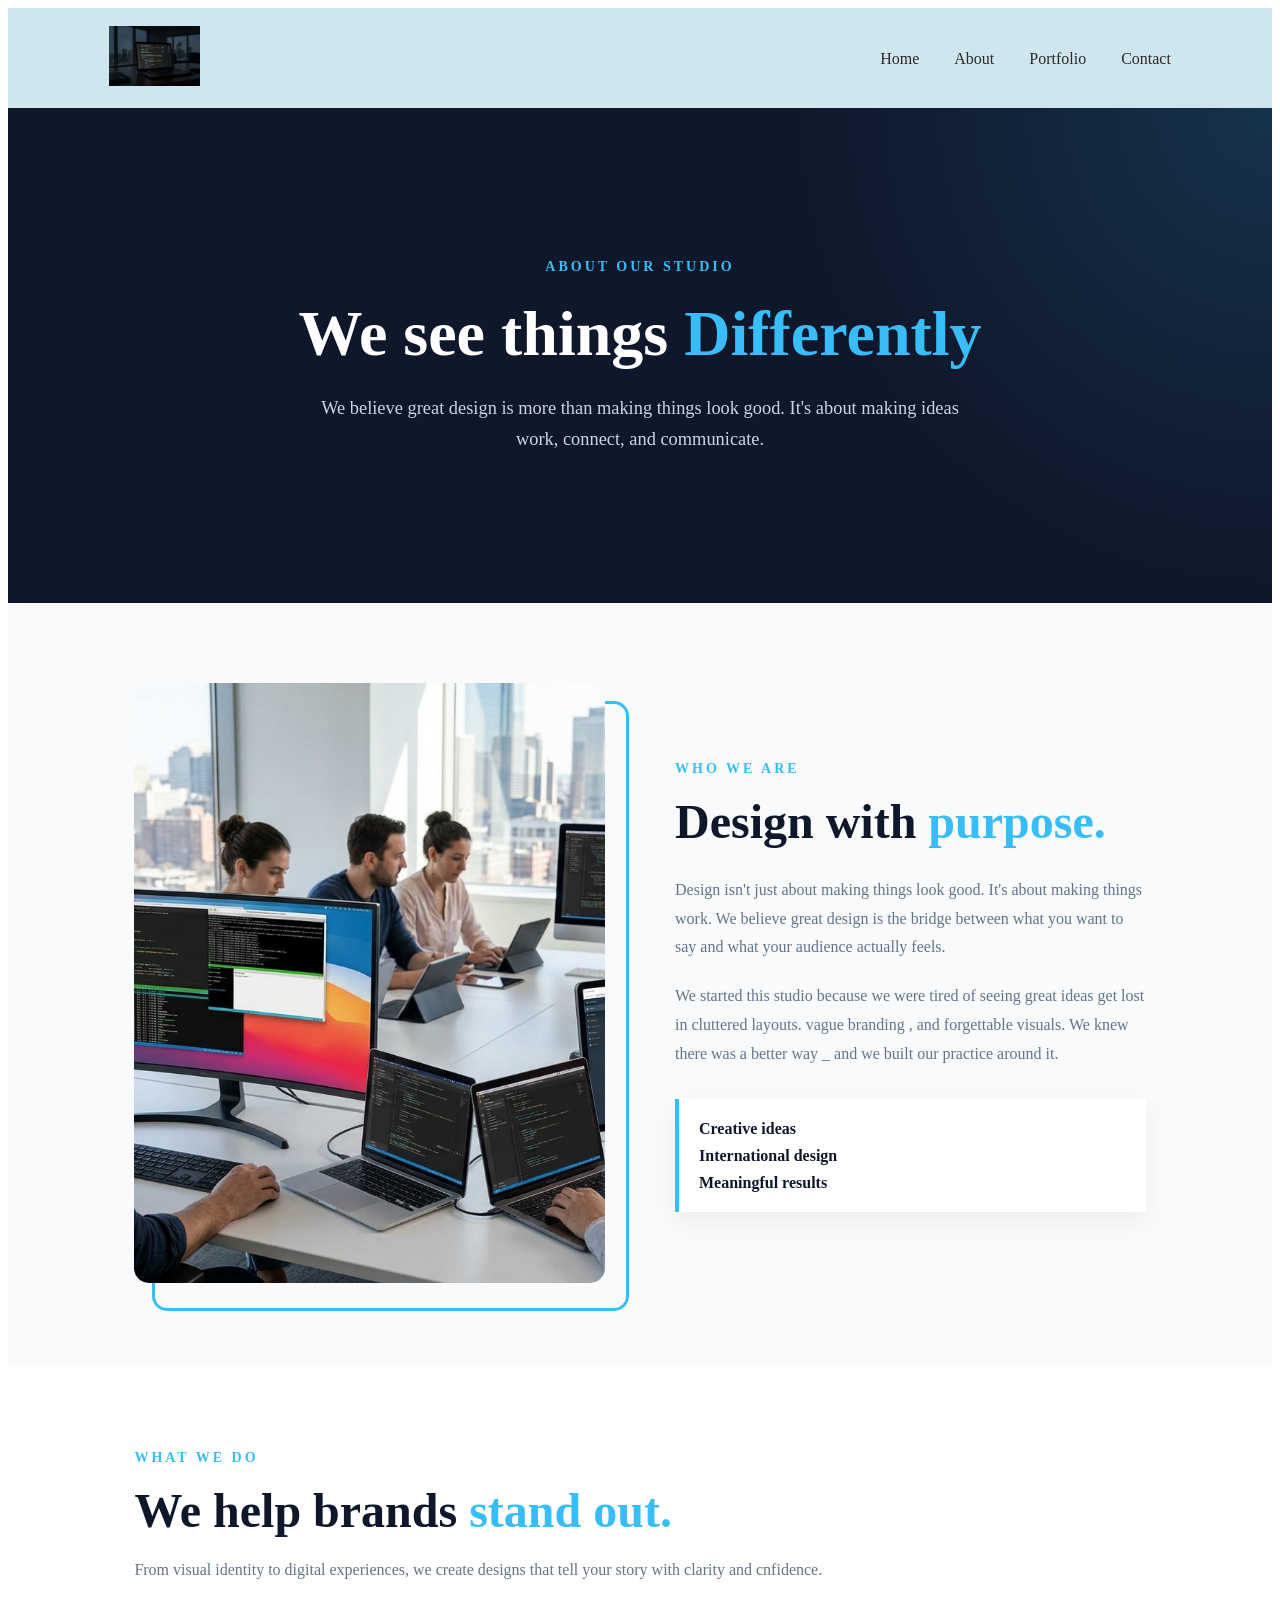
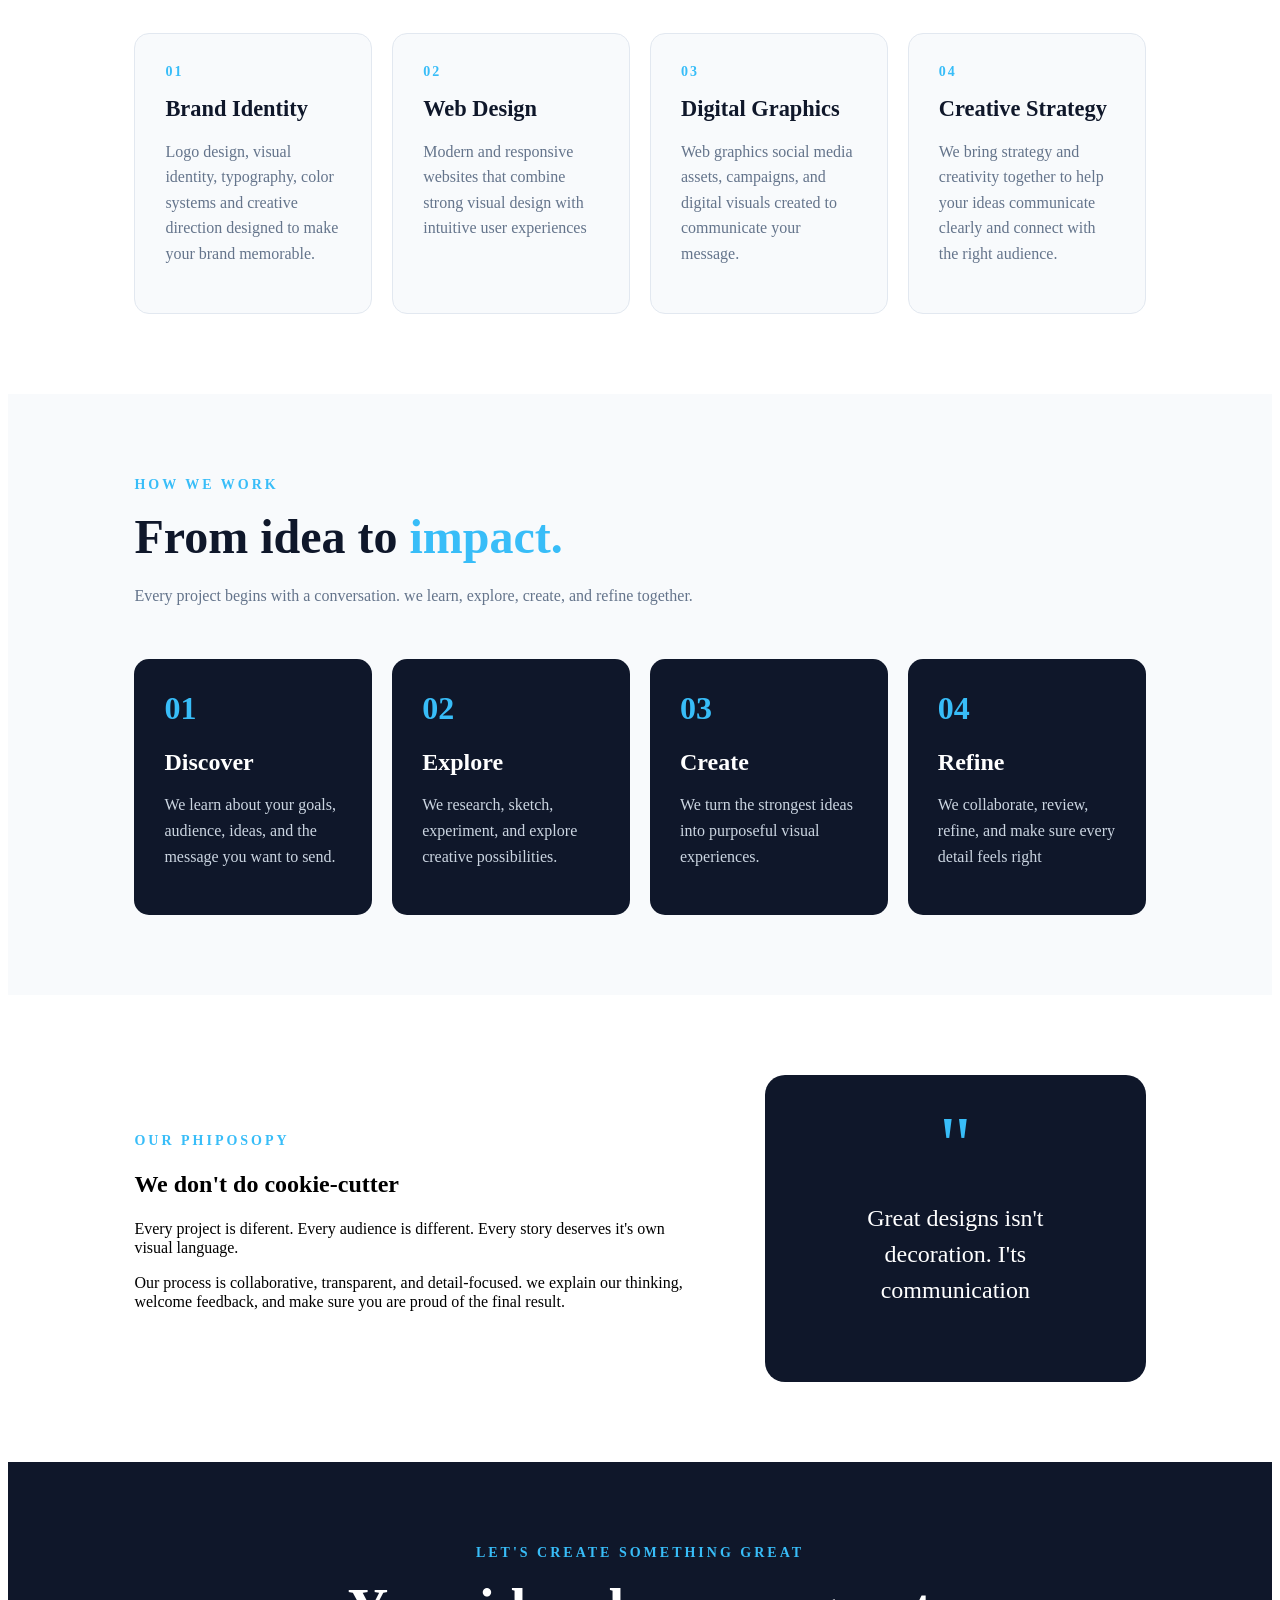
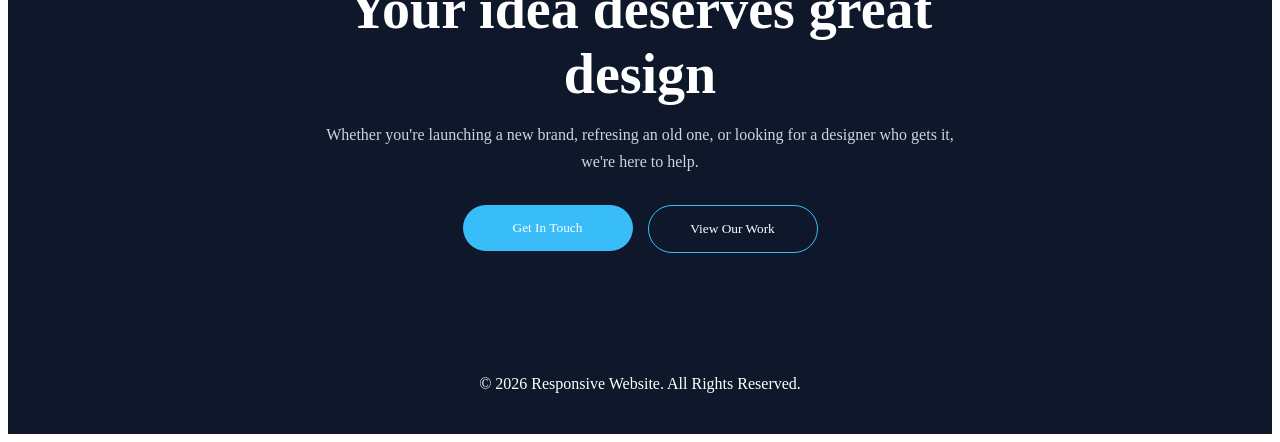
==== about.html @ 4a21fd05 "first commit" ====
<!DOCTYPE html>
<html lang="en">
<head>
    <meta charset="UTF-8">
    <meta name="viewport" content="width=device-width, initial-scale=1.0">
    <title>About Us | Creative Studio</title>
    <link rel="stylesheet" href="style.css">
</head>
<body>

    <nav>
        <div class="logo">
            <img src="images/code.jfif" alt="code">
        </div>

        <ul class="nav-links">
            <li><a href="index.html">Home</a></li>

            <li><a href="about.html">About</a></li>

            <li><a href="portfolio.html">Portfolio</a></li>

            <li><a href="contact.html">Contact</a></li>
        </ul>

        <div class="menu-btn">&#9776;</div>
    </nav>

    <div class="sidebar">
        <span class="close-btn">x</span>

        <a href="index.html">Home</a>
        <a href="about.html">About</a>
        <a href="portfolio.html">Portfolio</a>
        <a href="contact.html">Contact</a>
    </div>

    <div class="overlay"></div>


    <section class="about-hero">

        <div class="about-hero-content">

            <span class="section-label">ABOUT OUR STUDIO</span>

            <h1>
                We see things 
                <span>Differently</span>
            </h1>

            <p>
                We believe great design is more than making things look good.
                It's about making ideas work, connect, and communicate.
            </p>

        </div>
    </section>

    <section class="about-introduction">
        <div class="about-intro-image">

            <img src="images/about.jpg" alt="about">
        </div>

        <div class="about-intro-text">
            <span class="section-label">WHO WE ARE</span>

            <h2>
                Design with <span>purpose.</span>
            </h2>

            <p>
                Design isn't just about making things look good. 
                It's about making things work. We believe great 
                design is the bridge between what you want to 
                say and what your audience actually feels.
            </p>

            <p>
                We started this studio because we were tired of seeing great ideas get lost
                in cluttered layouts. vague branding , and forgettable visuals. We knew there 
                was a better way _ and we built our practice around it.
            </p>

            <div class="about-highlight">
                <strong>Creative ideas</strong>
                <strong>International design</strong>
                <strong>Meaningful results</strong>
            </div>
        </div>
    </section>
    
    <section class="about-services">
        <div class="about-section-heading">
            <span class="section-label">WHAT WE DO</span>

            <h2>
                We help brands <span>stand out.</span>
            </h2>

            <p>
                From visual identity to digital experiences,
                 we create designs that tell your story with
                 clarity and cnfidence.
            </p>
        </div>

        <div class="about-service-grid">
            <div class="about-service-card">
                <div class="service-number">01</div>

                <h3>Brand Identity</h3>

                <p>
                    Logo design, visual identity, typography, color systems and 
                    creative direction designed to make your brand memorable.
                </p>
            </div>

            <div class="about-service-card">
                <div class="service-number">02</div>
            

            <h3>Web Design</h3>

            <p>
                Modern and responsive websites that combine strong visual design 
                with intuitive user experiences
            </p>
        </div>

        <div class="about-service-card">
            <div class="service-number">03</div>

            <h3>Digital Graphics</h3>

            <p>
                Web graphics social media assets, campaigns, and digital visuals
                created to communicate your message.
            </p>
        </div>

        <div class="about-service-card">
            <div class="service-number">04</div>

            <h3>Creative Strategy</h3>

            <p>
                We bring strategy and creativity together to help your ideas
                communicate clearly and connect with the right audience.
            </p>
        </div>
     </div>
</section>


<section class="process-section">
    <div class="process-heading">
        <span class="section-label">HOW WE WORK</span>

        <h2>
            From idea to <span>impact.</span>
        </h2>

        <p>
            Every project begins with a conversation. we learn, explore, create, 
            and refine together.
        </p>
    </div>

    <div class="process-grid">
        <div class="process-card">
            <span>01</span>

            <h3>Discover</h3>

            <p>
                We learn about your goals, audience, ideas, and the message you want to send.
            </p>
        </div>

        <div class="process-card">
            <span>02</span>

            <h3>Explore</h3>

            <p>We research, sketch, experiment, and explore creative possibilities.</p>
        </div>

        <div class="process-card">
            <span>03</span>

            <h3>Create</h3>

            <p>We turn the strongest ideas into purposeful visual experiences.</p>
        </div>

        <div class="process-card">
            <span>04</span>

            <h3>Refine</h3>

            <p>We collaborate, review, refine, and make sure every detail feels right </p>
        </div>
    </div>
</section>

<section class="philosophy-section">
    <div class="philiosophy-content">
        <span class="section-label"> OUR PHIPOSOPY</span>

        <h2>We don't do 
            <span>cookie-cutter</span>
        </h2>

        <p>
            Every project is diferent. Every audience is different.
             Every story deserves it's own visual language.
        </p>

        <p>
            Our process is collaborative, transparent, and detail-focused. 
            we explain our thinking, welcome feedback, and make sure you
            are proud of the final result.
        </p>
    </div>

    <div class="philosophy-quote">
        <span>"</span>

        <p>Great designs isn't decoration. I'ts communication</p>
    </div>
</section>


<section class="about-cta">
    <span class="section-label">LET'S CREATE SOMETHING GREAT</span>

    <h2>Your idea deserves great design</h2>

    <p>
        Whether you're launching a new brand, refresing an old one,
         or looking for a designer who gets it, we're here to help.
    </p>

    <div class="about-buttons">
        <a href="contact.html">
            <button>Get In Touch</button>
        </a>

        <a href="portfolio.html">
            <button class="secondary-button">View Our Work</button>
        </a>
    </div>
</section>


<footer>
    <p>&copy; 2026 Responsive Website. All Rights
        Reserved.
    </p>
</footer>

<script src="script.js"></script>


</body>
</html>
---- style.css ----
*{

    font-family: 'Times New Roman', Times, serif;
    box-sizing: border-box;
    line-height: 1.2;
    scroll-behavior: smooth;
}

section{
    padding: 80px 10%;
}

img{
    max-width: 100%;
}

nav{
    position: sticky;
    top: 0;
    display: flex;
    justify-content: space-between;
    align-items: center;
    padding: 18px 8%;
    z-index: 1000;
    background: rgb(207, 230, 238);
}

.logo img{
    height: 60px;
}
.nav-links{
    display: flex;
    list-style: none;
    gap: 35px;
}
.nav-links a{
    text-decoration: none;
    color: rgb(43, 41, 41 );
    font-weight: 500;
    transition: 0.3s;
}
.nav-links a:hover{
    color:#38bdf8;
}
.menu-btn{
    display: none;
    font-size: 35px;
    cursor: pointer;
}
.sidebar{
    position:fixed;
    right:-300px;
    top: 0;
    width: 280px;
    height:100% ;
    background: #111827 ;
    transition: 0.4s;
    z-index: 1002;
    display: flex;
    flex-direction:column;
    padding-top: 80px;
}
.sidebar.show{
    right: 0;
}
.sidebar a{
    color: white;
    text-decoration: none;
    padding: 20px 30px;
    transition: 0.3s;
}
.sidebar a:hover{
    background: #1e293b;
}
.close-btn{
    position: absolute;
    top: 20px;
    right: 25px;
    color: white;
    font-size: 35px;
    cursor: pointer;
}
.overlay{
    position:fixed;
    width: 100%;
    height: 100%;
    top: 0;
    left: 0;
    background: rgba(0, 0, 0, 5);
    opacity: 0;
    visibility: hidden;
    transition: 0.3s;
    z-index: 1001;
}
.overlay.show{
    opacity: 1;
    visibility: visible;
}
.hero{
    display: flex;
    flex-direction: column;
    justify-content: center;
    align-items: center;
    text-align: center;
    color: white;
    padding: 20px;
}

.bg-vid{
    position: absolute;
    top: 0;
    left: 0;
    width: 100%;
    height: fit-content;
    z-index: -1;

}

.hero h1{
    font-size: 4rem;
}

.hero p{
    margin: 25px 0;
    font-size: 1.2rem;
    max-width:650px ;
}

button{
    padding: 15px 35px;
    border: none;
    border-radius: 50px;
    background: #38bdf8;
    color: white;
    cursor: pointer;
    transition: 0.3s;

}

button:hover{
    background: #0284c7;
    transform: translateY(-3px) ;


}

.about{

    display:flex;

    gap:50px;

    align-items:center;

}

.about>*{

    flex:1;

}

.about img{

    border-radius:12px;

}.cards{

    display:flex;

    gap:25px;

    margin-top:40px;
}
    

.card{

    flex:1;

    background:white;

    padding:30px;

    border-radius:15px;

    box-shadow:0 8px 25px rgba(0,0,0,.1);

    transition:0.3s;

}
.card:hover{

    transform:translateY(-8px);

}

.gallery{

    display:grid;

    grid-template-columns:repeat(3,1fr);

    gap:20px;

    margin-top:40px;

}

.gallery img{

    border-radius:12px;

    transition:0.3s;

}

.gallery img:hover{

    transform:scale(1.05);

}.testimonial{

    background:#0f172a;

    color:white;

    text-align:center;

}

.faq details{

    margin:20px 0;

    background:white;

    padding:20px;

    border-radius:10px;

}form{

    display:flex;

    flex-direction:column;

    gap:20px;

}

input,
textarea{

    padding:15px;

    border:1px solid #ddd;

    border-radius:8px;

}

textarea{

    height:150px;

}

footer{

    background:#0f172a;

    color:white;

    text-align:center;

    padding:25px;


}@media(max-width:992px){

.about{

    flex-direction:column;

}

.cards{

    flex-direction:column;

}

.gallery{

    grid-template-columns:repeat(2,1fr);

}

}



@media(max-width:768px){

.nav-links{

    display:none;

}

.menu-btn{

    display:block;

}

.hero h1{

    font-size:2.8rem;

}

.gallery{

    grid-template-columns:1fr;

}

}

.class{
    display: flex;
    align-items: center;
    gap: 20px;


}.home-hero {

    min-height: 100vh;

    position: relative;

    overflow: hidden;

    display: flex;

    align-items: center;

    justify-content: center;

    text-align: center;

    color: white;

}


.home-hero .bg-vid {

    position: absolute;

    inset: 0;

    width: 100%;

    height: 100%;

    object-fit: cover;

    z-index: -2;

}


.hero-overlay {

    position: absolute;

    inset: 0;

    background: rgba(62, 71, 90, 0.68);

    z-index: -1;

}


.hero-content {

    max-width: 900px;

    padding: 30px;

}


.hero-content h1 {

    font-size: 4.5rem;

    line-height: 1.05;

    margin: 20px 0;

}


.hero-content h1 span {

    color: #38bdf8;

}


.hero-content p {

    max-width: 680px;

    margin: 0 auto 30px;

    color: #e2e8f0;

    font-size: 1.15rem;

    line-height: 1.7;

}


.hero-buttons {

    display: flex;

    justify-content: center;

    gap: 15px;

    flex-wrap: wrap;

}


.hero-buttons a {

    text-decoration: none;

}


.hero-secondary {

    background: transparent;

    border: 1px solid #38bdf8;

}


.hero-secondary:hover {

    background: #38bdf8;

}




.home-about {

    display: grid;

    grid-template-columns: 1fr 1fr;

    gap: 70px;

    align-items: center;

    background: #f8fafc;

}


.home-about-image img {

    width: 100%;

    height: 500px;

    object-fit: cover;

    border-radius: 18px;

}


.home-about-text h2 {

    font-size: 3rem;

    color: #0f172a;

    margin: 15px 0 25px;

}


.home-about-text h2 span {

    color: #38bdf8;

}


.home-about-text p {

    color: #64748b;

    line-height: 1.8;

    margin-bottom: 20px;

}


.text-link {

    display: inline-block;

    margin-top: 10px;

    color: #0284c7;

    font-weight: bold;

    text-decoration: none;

}

.text-link:hover{
    color: #38bdf8;

}

.home-heading {

    max-width: 700px;

    margin-bottom: 50px;

}


.home-heading h2 {

    font-size: 3rem;

    color: #0f172a;

    margin: 15px 0;

}


.home-heading h2 span {

    color: #38bdf8;

}


.home-heading p {

    color: #64748b;

    line-height: 1.7;

}
.home-services {

    background: white;

}


.home-service-grid {

    display: grid;

    grid-template-columns:
        repeat(4, 1fr);

    gap: 20px;

}


.home-service-card {

    padding: 30px;

    background: #f8fafc;

    border: 1px solid #e2e8f0;

    border-radius: 18px;

    transition: 0.3s;

}


.home-service-card:hover {

    transform: translateY(-8px);

    border-color: #38bdf8;

    box-shadow:
        0 12px 30px rgba(15, 23, 42, .08);

}


.service-number {

    color: #38bdf8;

    font-weight: bold;

    letter-spacing: 2px;

}


.home-service-card h3 {

    color: #0f172a;

    font-size: 1.4rem;

    margin: 18px 0 10px;

}


.home-service-card p {

    color: #64748b;

    line-height: 1.6;

}


.home-service-card a {

    display: inline-block;

    margin-top: 15px;

    color: #0284c7;

    font-weight: bold;

    text-decoration: none;

}.home-projects {

    background: #f8fafc;

}


.home-project-grid {

    display: grid;

    grid-template-columns:
        repeat(3, 1fr);

    gap: 25px;

}


.home-project {

    background: white;

    border-radius: 18px;

    overflow: hidden;

    box-shadow:
        0 8px 25px rgba(15, 23, 42, .07);

    transition: 0.3s;

}


.home-project:hover {

    transform: translateY(-8px);

}


.home-project-image {

    height: 260px;

    overflow: hidden;

}


.home-project-image img {

    width: 100%;

    height: 100%;

    object-fit: cover;

    transition: .4s;

}


.home-project:hover img {

    transform: scale(1.06);

}


.home-project-info {

    padding: 25px;

}


.home-project-info > span {

    color: #38bdf8;

    font-size: 12px;

    font-weight: bold;

    letter-spacing: 2px;

}


.home-project-info h3 {

    color: #0f172a;

    margin: 10px 0;

}


.home-project-info p {

    color: #64748b;

    line-height: 1.6;

}


.center-button {

    text-align: center;

    margin-top: 45px;

}


.center-button a {

    text-decoration: none;

}






.home-testimonial {

    background: #0f172a;

    color: white;

    text-align: center;

}


.home-testimonial h2 {

    font-size: 3rem;

    margin: 15px 0 30px;

}


.home-testimonial h2 span {

    color: #38bdf8;

}


.testimonial-text {

    max-width: 700px;

    margin: auto;

    font-size: 1.5rem;

    line-height: 1.6;

    color: #e2e8f0;

}


.testimonial-author {

    color: #38bdf8;

    margin-top: 20px;

    font-weight: bold;

}
.home-faq {

    background: white;

}


.faq-list {

    max-width: 850px;

    margin: auto;

}


.faq-list details {

    margin-bottom: 15px;

    background: #f8fafc;

    padding: 22px;

    border-radius: 12px;

    border: 1px solid #e2e8f0;

}


.faq-list summary {

    cursor: pointer;

    color: #0f172a;

    font-weight: bold;

}


.faq-list p {

    color: #64748b;

    line-height: 1.7;

    margin-top: 15px;

}.home-cta {

    background: #0f172a;

    color: white;

    text-align: center;

}


.home-cta h2 {

    font-size: 3.5rem;

    max-width: 800px;

    margin: 15px auto;

    line-height: 1.15;

}


.home-cta h2 span {

    color: #38bdf8;

}


.home-cta p {

    color: #cbd5e1;

    margin-bottom: 30px;

}


.home-cta a {

    text-decoration: none;

}

@media (max-width: 992px) {

    .home-about {

        grid-template-columns: 1fr;

        gap: 40px;

    }


    .home-service-grid {

        grid-template-columns:
            repeat(2, 1fr);

    }


    .home-project-grid {

        grid-template-columns:
            repeat(2, 1fr);

    }

}

@media (max-width: 768px) {

    .home-hero {

        min-height: 90vh;

    }


    .hero-content h1 {

        font-size: 2.8rem;

    }
.hero-content p {

        font-size: 1rem;

    }


    .home-about {

        padding: 70px 6%;

    }


    .home-about-image img {

        height: 350px;

    }

    .home-about-text h2 {

        font-size: 2.4rem;

    }


    .home-service-grid {

        grid-template-columns: 1fr;

    }


    .home-project-grid {

        grid-template-columns: 1fr;

    }
.home-heading h2 {

        font-size: 2.4rem;

    }


    .home-testimonial h2 {

        font-size: 2.4rem;

    }


    .testimonial-text {

        font-size: 1.2rem;

    }


    .home-cta h2 {

        font-size: 2.5rem;

    }

}



.portfolio-section {
    background: #f8fafc;
    padding: 100px 10%;
}




.portfolio-heading {
    max-width: 750px;
    margin: 0 auto;
    text-align: center;
}

.section-label {
    color: #38bdf8;
    font-size: 14px;
    font-weight: bold;
    letter-spacing: 3px;
}

.portfolio-heading h2 {
    font-size: 3.5rem;
    margin: 12px 0;
    color: #0f172a;
}

.portfolio-heading h2 span {
    color: #38bdf8;
}

.portfolio-heading p {
    color: #64748b;
    font-size: 1.05rem;
    line-height: 1.7;
}




.portfolio-filters {
    display: flex;
    justify-content: center;
    gap: 12px;
    margin: 50px 0;
    flex-wrap: wrap;
}

.filter-btn {
    padding: 10px 22px;
    border: 1px solid #e2e8f0;
    background: white;
    color: #334155;
    border-radius: 50px;
    cursor: pointer;
    transition: 0.3s;
}

.filter-btn:hover,
.filter-btn.active {
    background: #38bdf8;
    color: white;
    border-color: #38bdf8;
    transform: translateY(-2px);
}




.portfolio-grid {
    display: grid;
    grid-template-columns: repeat(2, 1fr);
    gap: 30px;
}




.project {
    background: white;
    border-radius: 20px;
    overflow: hidden;
    box-shadow: 0 10px 35px rgba(15, 23, 42, .08);
    transition: .4s;
}

.project:hover {
    transform: translateY(-10px);
    box-shadow: 0 20px 45px rgba(15, 23, 42, .14);
}




.project.featured {
    grid-column: span 2;
    display: grid;
    grid-template-columns: 1.4fr 1fr;
}




.project-image {
    position: relative;
    height: 300px;
    overflow: hidden;
}

.featured .project-image {
    height: 100%;
}

.project-image img {
    width: 100%;
    height: 100%;
    object-fit: cover;
    transition: .5s;
}

.project:hover .project-image img {
    transform: scale(1.07);
}




.project-overlay {
    position: absolute;
    inset: 0;

    display: flex;
    align-items: center;
    justify-content: center;

    background: rgba(15, 23, 42, .65);

    opacity: 0;
    transition: .4s;
}

.project:hover .project-overlay {
    opacity: 1;
}

.project-link {
    text-decoration: none;
    color: white;
    background: #38bdf8;
    padding: 13px 25px;
    border-radius: 50px;
    font-weight: bold;
    transition: 0.3s;
}

.project-link:hover {
    background: #0284c7;
    transform: scale(1.05);
}



.project-info {
    padding: 30px;
}

.project-category {
    color: #38bdf8;
    font-size: 12px;
    font-weight: bold;
    letter-spacing: 2px;
}

.project-info h3 {
    font-size: 1.6rem;
    color: #0f172a;
    margin: 10px 0;
}

.project-info p {
    color: #64748b;
    line-height: 1.6;
}

.project-year {
    float: right;
    color: #94a3b8;
    font-size: 14px;
}




.project-tech {
    display: flex;
    gap: 8px;
    flex-wrap: wrap;
    margin-top: 20px;
}

.project-tech span {
    background: #eff6ff;
    color: #0284c7;
    padding: 6px 12px;
    border-radius: 50px;
    font-size: 12px;
}




.portfolio-stats {
    margin-top: 80px;
    padding: 35px;

    display: grid;
    grid-template-columns: repeat(4, 1fr);

    background: #0f172a;
    border-radius: 20px;
}

.stat {
    text-align: center;
    color: white;
}

.stat strong {
    display: block;
    font-size: 2rem;
    color: #38bdf8;
}

.stat span {
    display: block;
    margin-top: 5px;
    color: #cbd5e1;
}




@media (max-width: 992px) {

    .portfolio-grid {
        grid-template-columns: 1fr;
    }

    .project.featured {
        grid-column: span 1;
        display: block;
    }

    .featured .project-image {
        height: 350px;
    }

    .portfolio-stats {
        grid-template-columns: repeat(2, 1fr);
        gap: 30px;
    }
}

@media (max-width: 768px) {

    .portfolio-section {
        padding: 70px 6%;
    }

    .portfolio-heading h2 {
        font-size: 2.5rem;
    }

    .portfolio-filters {
        margin: 35px 0;
    }

    .project-image,
    .featured .project-image {
        height: 240px;
    }

    .project-info {
        padding: 22px;
    }

    .portfolio-stats {
        grid-template-columns: 1fr 1fr;
        padding: 25px 15px;
    }

    .stat strong {
        font-size: 1.6rem;
    }

}
.contact-hero {
    min-height: 55vh;

    display: flex;
    align-items: center;
    justify-content: center;

    text-align: center;

    padding: 100px 10%;

    background: url(./images/about.jpg);
    background-position: center;
    background-size:cover ;

    color: black;
}


.contact-hero-content {
    max-width: 850px;
}


.contact-hero h1 {
    font-size: 4rem;
    line-height: 1.1;
    margin: 20px 0;
}


.contact-hero h1 span {
    color: #05aef7;
}


.contact-hero p {
    max-width: 650px;
    margin: auto;

    color: #000308;

    font-size: 1.1rem;
    line-height: 1.7;
}



.contact-section {
    background: #f8fafc;
}


.contact-container {
    max-width: 1200px;
    margin: auto;

    display: grid;
    grid-template-columns: 1fr 1.2fr;

    gap: 70px;

    align-items: start;
}

.contact-info{
    padding-top: 20px
}

.contact-info h2{
    font-size: 3rem;
    line-height: 1.15;
    margin: 15px 0 20px;
    color: #0f172a;
}

.contact-info h2 span{
    color: #38bdf8;
}

.contact-info > p {

    color: #64748b;
    line-height: 1.7;
    max-width: 500px;
}

.contact-details {
    margin-top: 40px;
    display: flex;
    flex-direction: column;
    gap: 25px;

}

.contact-item{
    display: flex;

    align-items: center;

    gap: 18px;

}

.contact-icon{

    width: 55px;
    height: 55px;
    display: flex;
    align-items: center;
    justify-content: center;
    background: #e0f2fe;
    color: #0284c7;
    border-radius: 15px;
    font-size: 22px;

}

.contact-item h3{
    margin: 0 0 5px;

    color: #0f172a;
}

.contact-item p {
    margin: 0;
    color: #64748b;
}


.social-links{
    display: flex;
    gap: 12px;
    margin-top: 40px;

}

.social-links a {
    width: 45px;
    height: 45px;

    display: flex;

    align-items: center;
    justify-content: center;

    border-radius: 50%;

    text-decoration: none;
    color: #0f172a;

    background: white;

    border: 1px solid #e2e8f0;

    font-weight: bold;

    transition: 0.3s;

}.social-links a:hover {
    background: #38bdf8;

    color: white;

    border-color: #38bdf8;

    transform: translateY(-4px);
}

.contact-form-card {
    background: white;

    padding:40px;

    border-radius: 22px;

    box-shadow: 0 15px 40px rgba(15, 23, 42, .09);

}

.form-heading span {
    color: #38bdf8;
    font-size: 12px;
    font-weight: bold;
    letter-spacing: 2px;
}

.form-heading h2 {
    color: #0f172a;

    font-size: 2rem;

    margin: 8px 0 30px;
}

#contactform {
    display:  flex;
    flex-direction: column;
    gap: 20px;
}

.input-group {
    display: flex;
    flex-direction: column;
    gap: 8px;

}

.input-group label{
    color: #334155;
    font-size: 14px;
    font-weight: bold;
}

.input-group input,
.input-group textarea,
.input-group select {

    width: 100%;
    padding: 15px 16px;

    border: 1px solid #e2e8f0;
    border-radius: 10px;

    background: #f8fafc;
    color: #0f172a;

    font-family: inherit;
    font-size: 15px;

    outline: none;

    transition: 0.3s;
}

.input-group input:focus,
.input-group textarea:focus,
.input-group select:focus {

    border-color: #38bdf8;

    background: white;

    box-shadow:
        0 0 0 3px rgba(56, 189, 248, .12);
}

.input-group textarea {

    height: 160px;

    resize: vertical;
}

.contact-submit {
    width: 100%;

    margin-top: 5px;

    padding: 16px 25px;

    border: none;

    border-radius: 50px;

    background: #38bdf8;

    color: white;

    font-size: 16px;

    font-weight: bold;

    cursor: pointer;

    transition: 0.3s;
}

.contact-submit:hover {
    background: #0284c7;
    transform: translateY(-3px);

    box-shadow: 0 10px 20px rgba(2, 132, 199, 2);
}


.contact-cta {
    background: #0f172a;

    color: white;

    text-align: center;

    padding: 90px 10%;


}

.contact-cta h2  {
    max-width: 700px;

    margin: 15px auto 30px;

    font-size: 3rem;

    line-height: 1.2;
}

.cta-button {

    display: inline-block;
    padding: 15px 30px;
    background:#38bdf8;
    color: white;
    text-decoration: none;
    border-radius: 50px;
    font-weight: bold;
    transition: 0.3s;

}

.input-row{
    display: grid;
    grid-template-columns: 1fr 1fr;
    gap: 20px;
}

.cta-button:hover {
    background: #0284c7;

    transform: translateY(-3px);
}

@media (max-width:992px){
    .contact-container{
        grid-template-columns: 1fr;

        gap: 50px;
    }
}

@media (max-width:768px){
    .contact-hero{
        min-height: 60vh;
        padding: 80px 6%;

    }

    .contact-hero h1{
        font-size: 2.8rem;
    }

    .contact-container{
        gap:40px
    }

    .contact-info h2{
        font-size: 2.4rem;
    }

    .contact-form-card{
        padding: 25px;
    }

    .input-row{
        grid-template-columns: 1fr;
    }

    .contact-cta{
        padding: 70px 6%;
    }

    .contact-cta h2{
        font-size: 2.3rem;
    }
}


.about-hero{
    min-height: 55vh;

    display: flex;

    align-items: center;

    justify-content: center;

    text-align: center;

    padding: 100px 10%;

    background: radial-gradient(
        circle at top right,
        rgba(56,189,248,.16),
        transparent 35%
    ),
     #0f172a;

    color: white;
}


.about-hero-content {
    max-width: 850px;
}

.about-hero h1 {
    font-size: 4rem;
    line-height: 1.1;
    margin: 20px 0;
}

.about-hero h1 span {
    color: #38bdf8;
}

.about-hero p{
    max-width: 650px;

    margin: auto;

    color: #cbd5e1;

    font-size: 1.15rem;

    line-height: 1.7;
}


.about-introduction {
    display: grid;

    grid-template-columns: 1fr 1fr ;

    gap: 70px;

    align-items: center;

    background: #f8fafc;
}


.about-intro-image {
    position: relative;
}

.about-intro-image::after {
    content: "";

    position: absolute;

    width: 100%;
    height: 100%;

    border: 3px solid #38bdf8;
    border-radius: 15px;

    top: 18px;
    left: 18px;

    z-index: 0;
}

.about-intro-image img {
    width: 100%;
    height:600px;

    object-fit: cover;

    border-radius: 15px;

    position: relative;

    z-index: 1;
}

.about-intro-text {
    max-width: 600px;
}

.about-intro-text h2 {

    font-size: 3rem;

    color: #0f172a;

    margin: 15px 0 25px;

}

.about-intro-text h2 span{
    color: #38bdf8;
}

.about-intro-text p {
    color: #64748b;

    line-height: 1.8;

    margin-bottom: 20px;
}

.about-highlight {

    margin-top: 30px;

    padding: 20px;

    border-left: 4px solid #38bdf8;

    background: white;

    display: flex;

    flex-direction: column;

    gap: 8px;

    box-shadow:
        0 8px 25px rgba(0,0,0,.06);

}

.about-highlight strong{
    color: #0f172a;
}



.about-services {
    background: white;
}

.about-section-heading {
    max-width: 700px;
    margin-bottom: 50px;
}

.about-section-heading h2 {
    font-size: 3rem;

    color: #0f172a;

    margin: 15px 0;
}

.about-section-heading h2 span{
    color: #38bdf8;
}

.about-section-heading p {
    color: #64748b;

    line-height: 1.7;
}

.about-service-grid {
    display: grid;

    grid-template-columns:
    
    repeat(4,1fr);

    gap: 20px;
}

.about-service-card {
    background: #f8fafc;
    padding: 30px;

    border-radius: 15px;

    transition: 0.3s;

    border: 1px solid #e2e8f0;
}

.about-service-card:hover{
    transform: translateY(-8px);

    border-color: #38bdf8;

    box-shadow: 0 12px 30px rgba(0,0,0,.08);

}

.service-number {
    color: #38bdf8;

    font-size: 14px;

    font-weight: bold;

    letter-spacing: 2px;
}

.about-service-card h3 {
    font-size: 1.4rem;

    color: #0f172a;

    margin: 15px 0;

}

.about-service-card p{
    color: #64748b;
    line-height: 1.6;
}



.process-section {

    background: #f8fafc;
}

.process-heading {

    max-width: 700px;

    margin-bottom: 50px;

}


.process-heading h2 {

    font-size: 3rem;

    color: #0f172a;

    margin: 15px 0;

}

.process-heading h2 span {

    color: #38bdf8;

}


.process-heading p {

    color: #64748b;

    line-height: 1.7;

}

.process-grid {

    display: grid;

    grid-template-columns:
        repeat(4, 1fr);

    gap: 20px;

}


.process-card {

    position: relative;

    background: #0f172a;

    color: white;

    padding: 30px;

    min-height: 240px;

    border-radius: 15px;

    overflow: hidden;

    transition: 0.3s;

}

.process-card:hover {

    transform: translateY(-8px);

}


.process-card > span {

    color: #38bdf8;

    font-size: 2rem;

    font-weight: bold;

}


.process-card h3 {

    font-size: 1.5rem;

    margin: 20px 0 10px;

}

.process-card p {

    color: #cbd5e1;

    line-height: 1.6;

}


.philosophy-section {

    display: grid;

    grid-template-columns: 1.2fr .8fr;

    gap: 60px;

    align-items: center;

    background: white;

}


.philosophy-content {

    max-width: 650px;

}


.philosophy-content h2 {

    font-size: 3rem;

    color: #0f172a;

    margin: 15px 0 25px;

}


.philosophy-content h2 span {

    color: #38bdf8;

}


.philosophy-content p {

    color: #64748b;

    line-height: 1.8;

    margin-bottom: 20px;

}

.philosophy-quote {

    background: #0f172a;

    color: white;

    padding: 50px;

    border-radius: 20px;

    text-align: center;

}


.philosophy-quote > span {

    color: #38bdf8;

    font-size: 5rem;

    line-height: .5;

}

.philosophy-quote p {

    font-size: 1.5rem;

    line-height: 1.5;

}



.about-cta {

    background: #0f172a;

    color: white;

    text-align: center;

}


.about-cta h2 {

    font-size: 3.5rem;

    max-width: 750px;

    margin: 15px auto;

    line-height: 1.15;

}


.about-cta p {

    max-width: 650px;

    margin: 0 auto 30px;

    color: #cbd5e1;

    line-height: 1.7;

}


.about-buttons {

    display: flex;

    justify-content: center;

    gap: 15px;

    flex-wrap: wrap;

}

.about-buttons a {

    text-decoration: none;

}


.about-buttons button {

    min-width: 170px;

}


.about-buttons .secondary-button {

    background: transparent;

    border: 1px solid #38bdf8;

}


.about-buttons .secondary-button:hover {

    background: #38bdf8;

}


@media(max-width: 992px) {

    .about-introduction {

        grid-template-columns: 1fr;

    }


    .about-intro-text {

        max-width: 100%;

    }


    .about-service-grid {

        grid-template-columns:
            repeat(2, 1fr);

    }


    .process-grid {

        grid-template-columns:
            repeat(2, 1fr);

    }


    .philosophy-section {

        grid-template-columns: 1fr;

    }

}



@media(max-width: 768px) {

    .about-hero {

        min-height: 60vh;

        padding: 80px 6%;

    }


    .about-hero h1 {

        font-size: 2.8rem;

    }


    .about-introduction {

        padding: 70px 6%;
 
    }


    .about-intro-image img {

        height: 400px;

    }


    .about-intro-text h2 {

        font-size: 2.4rem;

    }


    .about-service-grid {

        grid-template-columns: 1fr;

    }


    .process-grid {

        grid-template-columns: 1fr;

    }


    .about-section-heading h2,
    .process-heading h2,
    .philosophy-content h2 {

        font-size: 2.4rem;

    }


    .philosophy-quote {

        padding: 35px 25px;

    }


    .about-cta h2 {

        font-size: 2.5rem;

    }

}
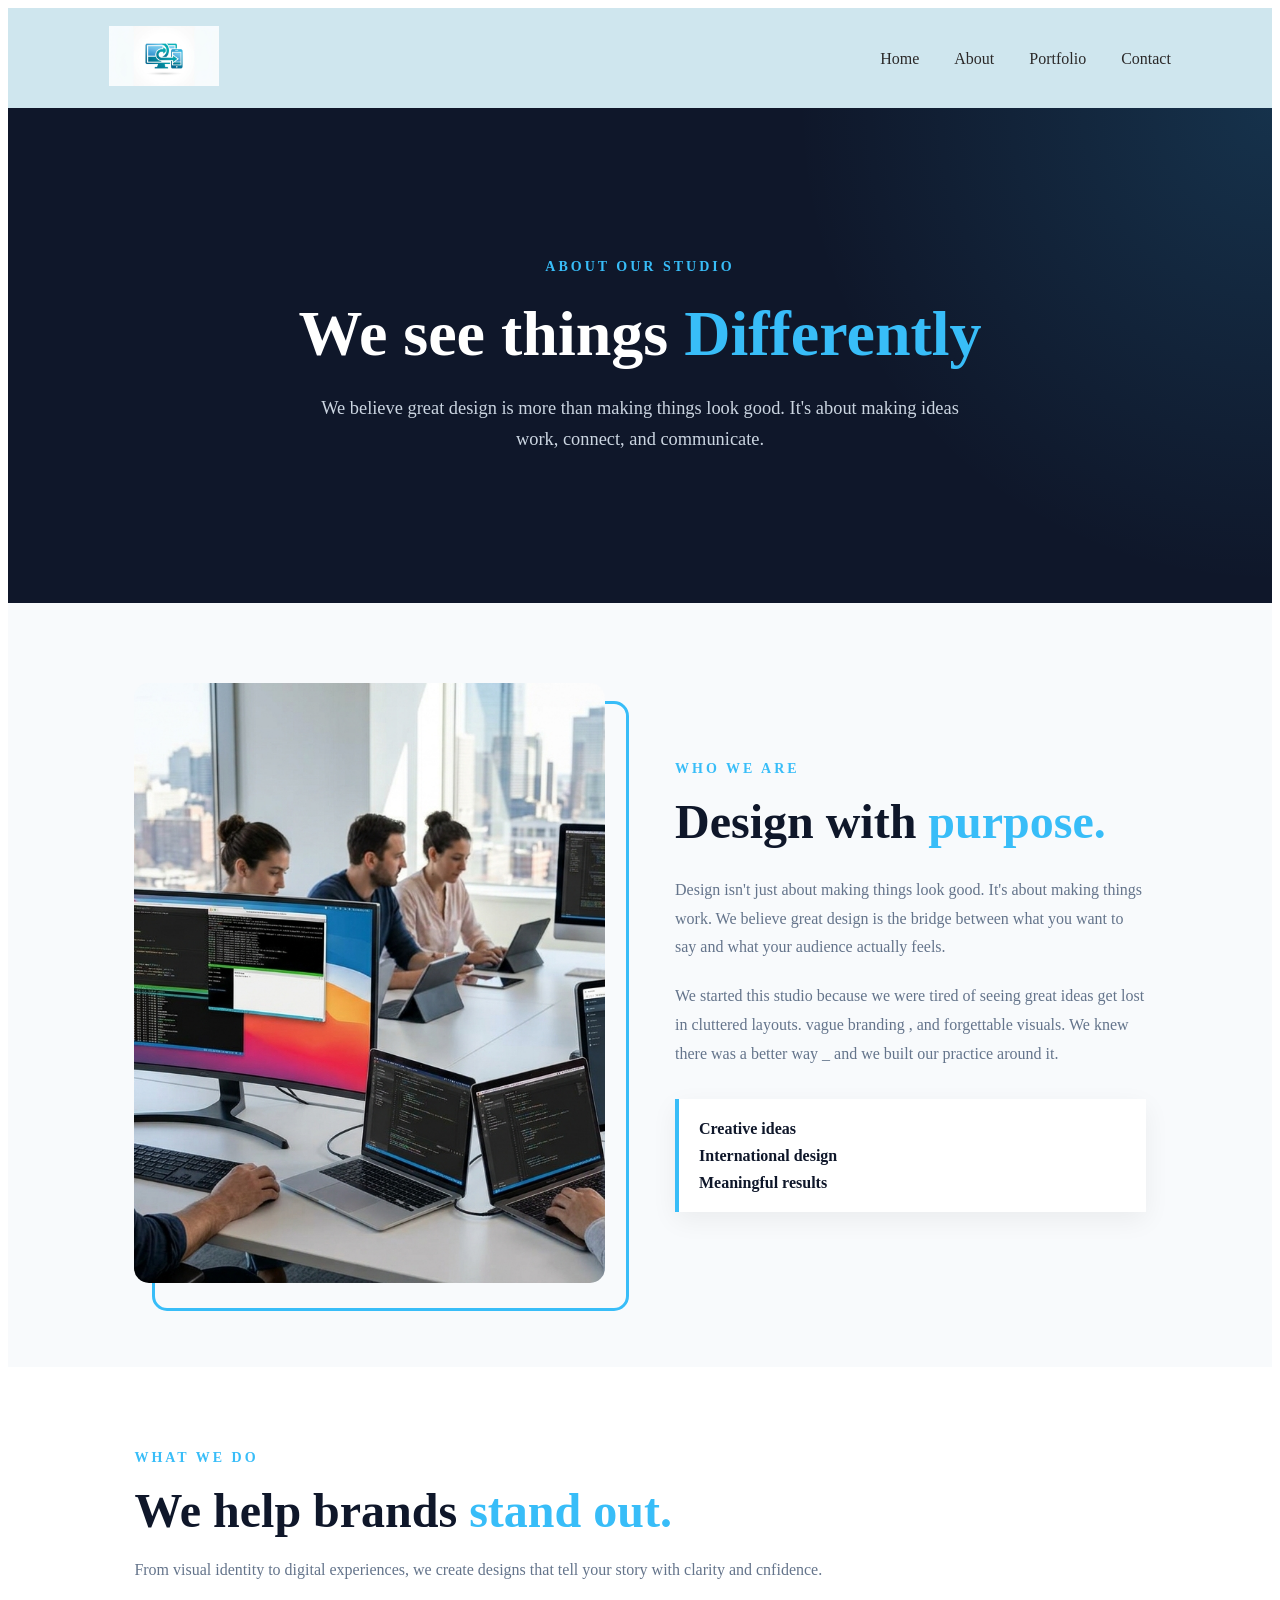
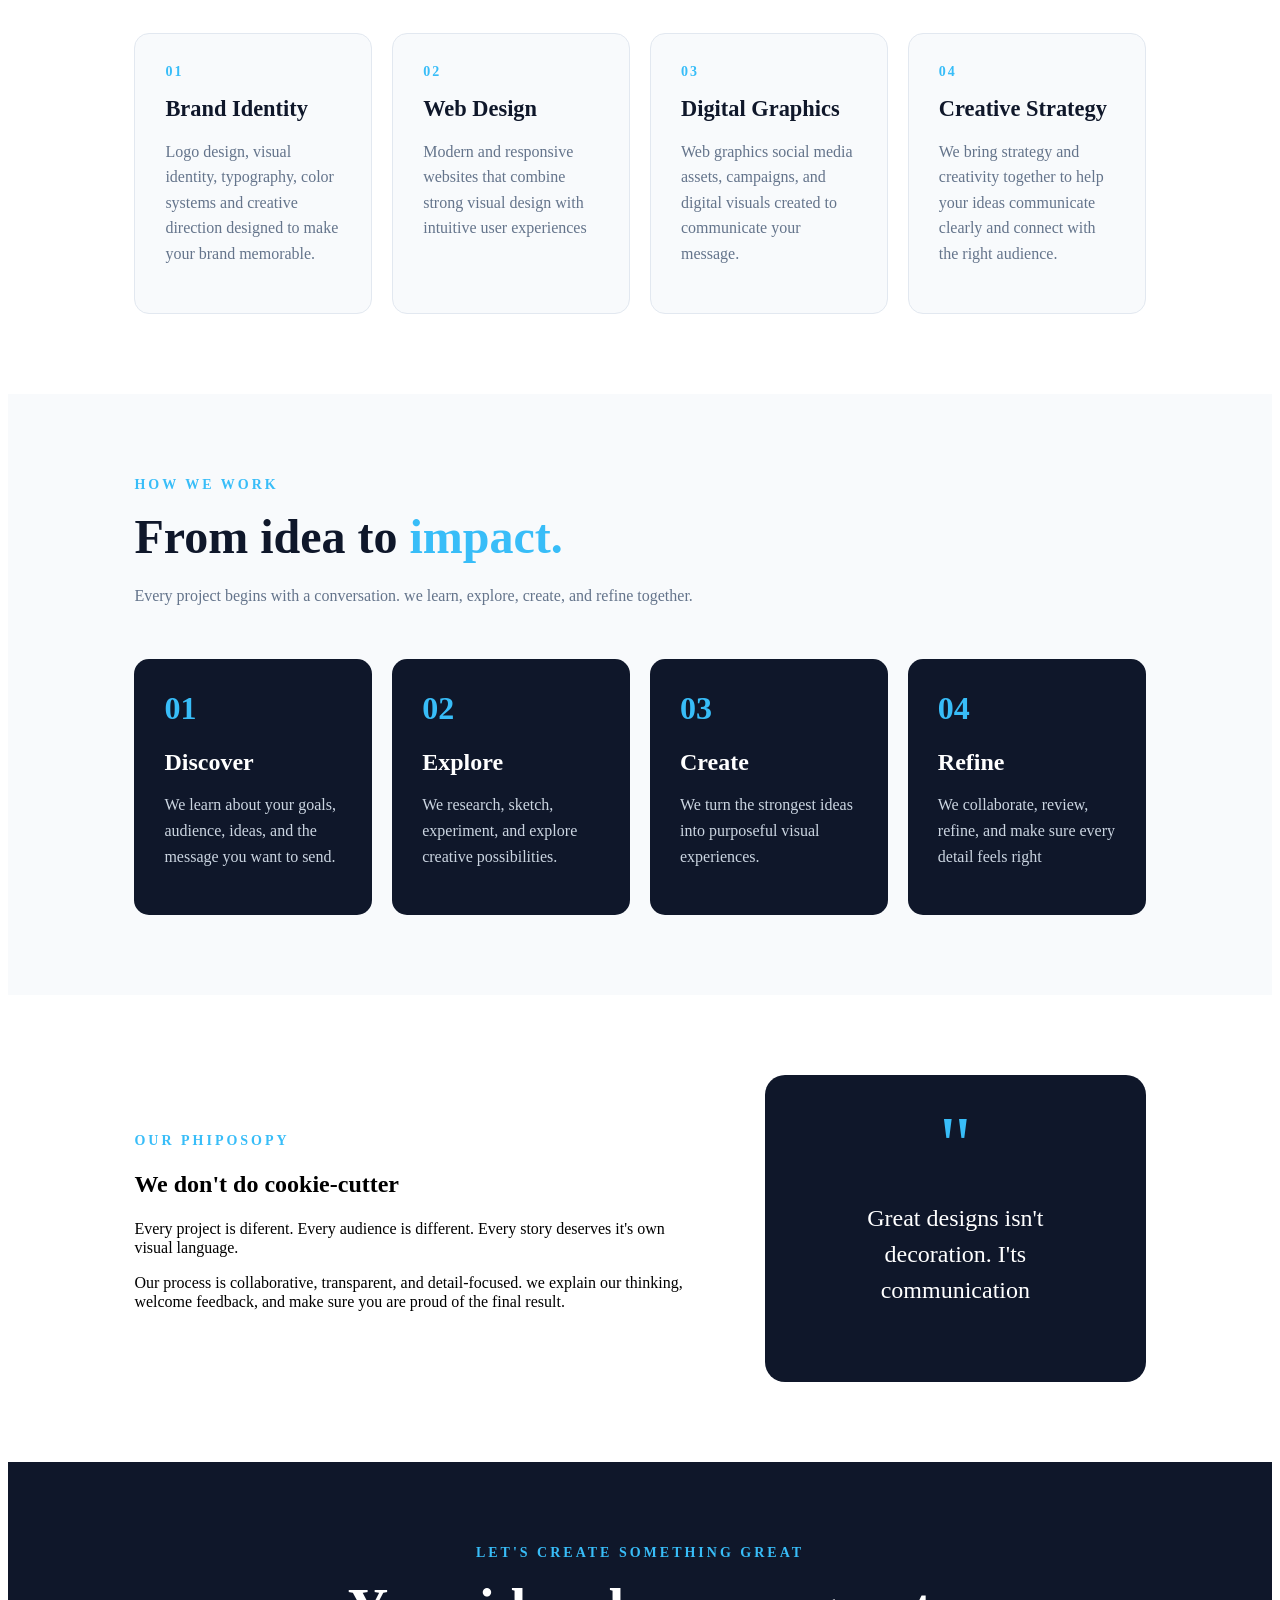
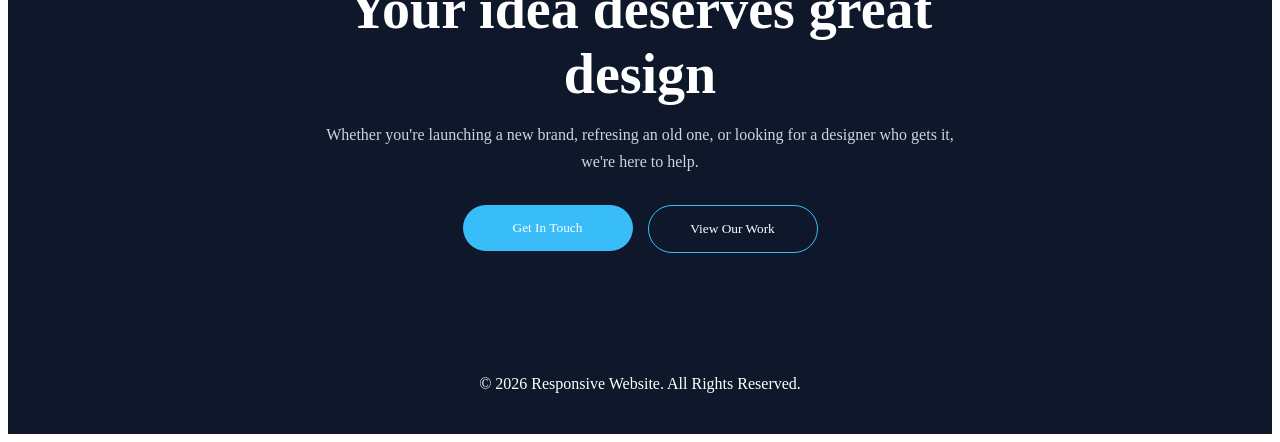
==== commit a9c11ab4: "Update logo image source in about.html" ====
--- a/about.html
+++ b/about.html
@@ -10,7 +10,7 @@
 
     <nav>
         <div class="logo">
-            <img src="images/code.jfif" alt="code">
+            <img src="images/logo.jpg" alt="code">
         </div>
 
         <ul class="nav-links">
@@ -266,4 +266,4 @@
 
 
 </body>
-</html>+</html>
